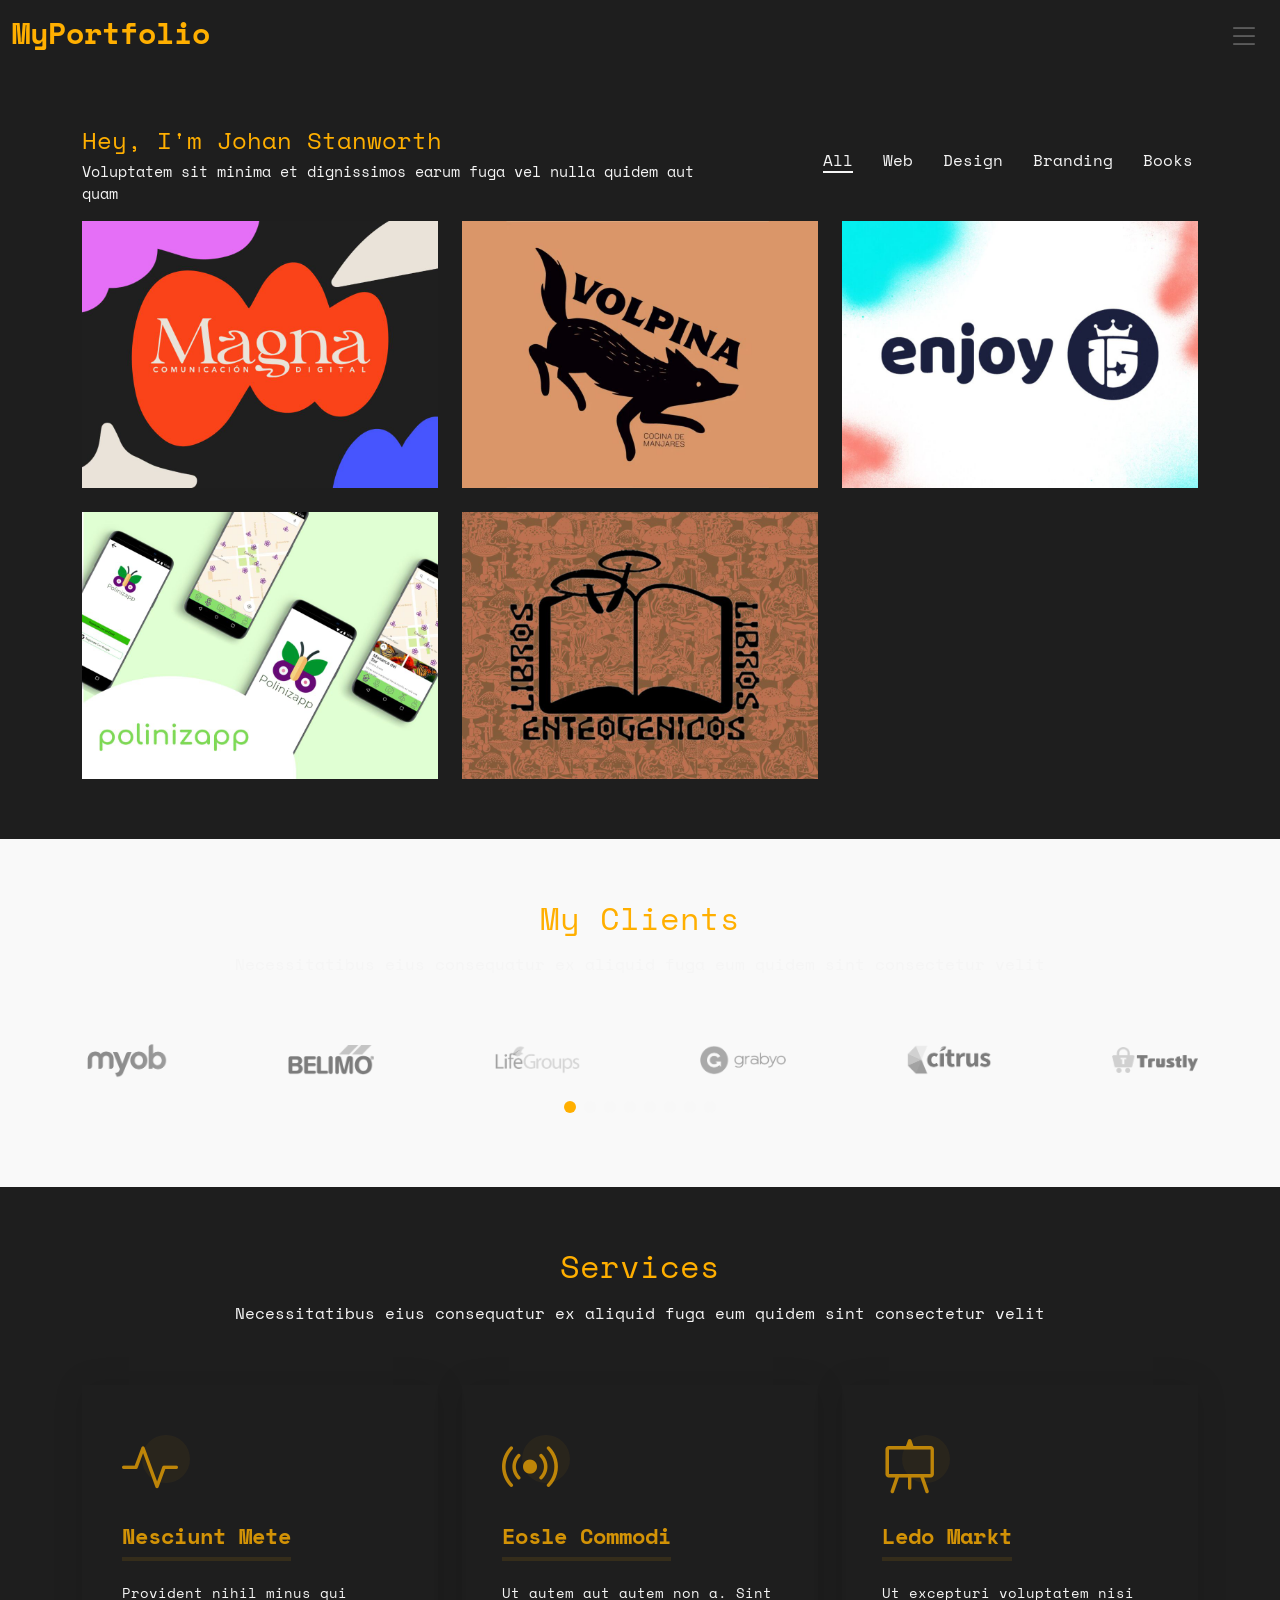
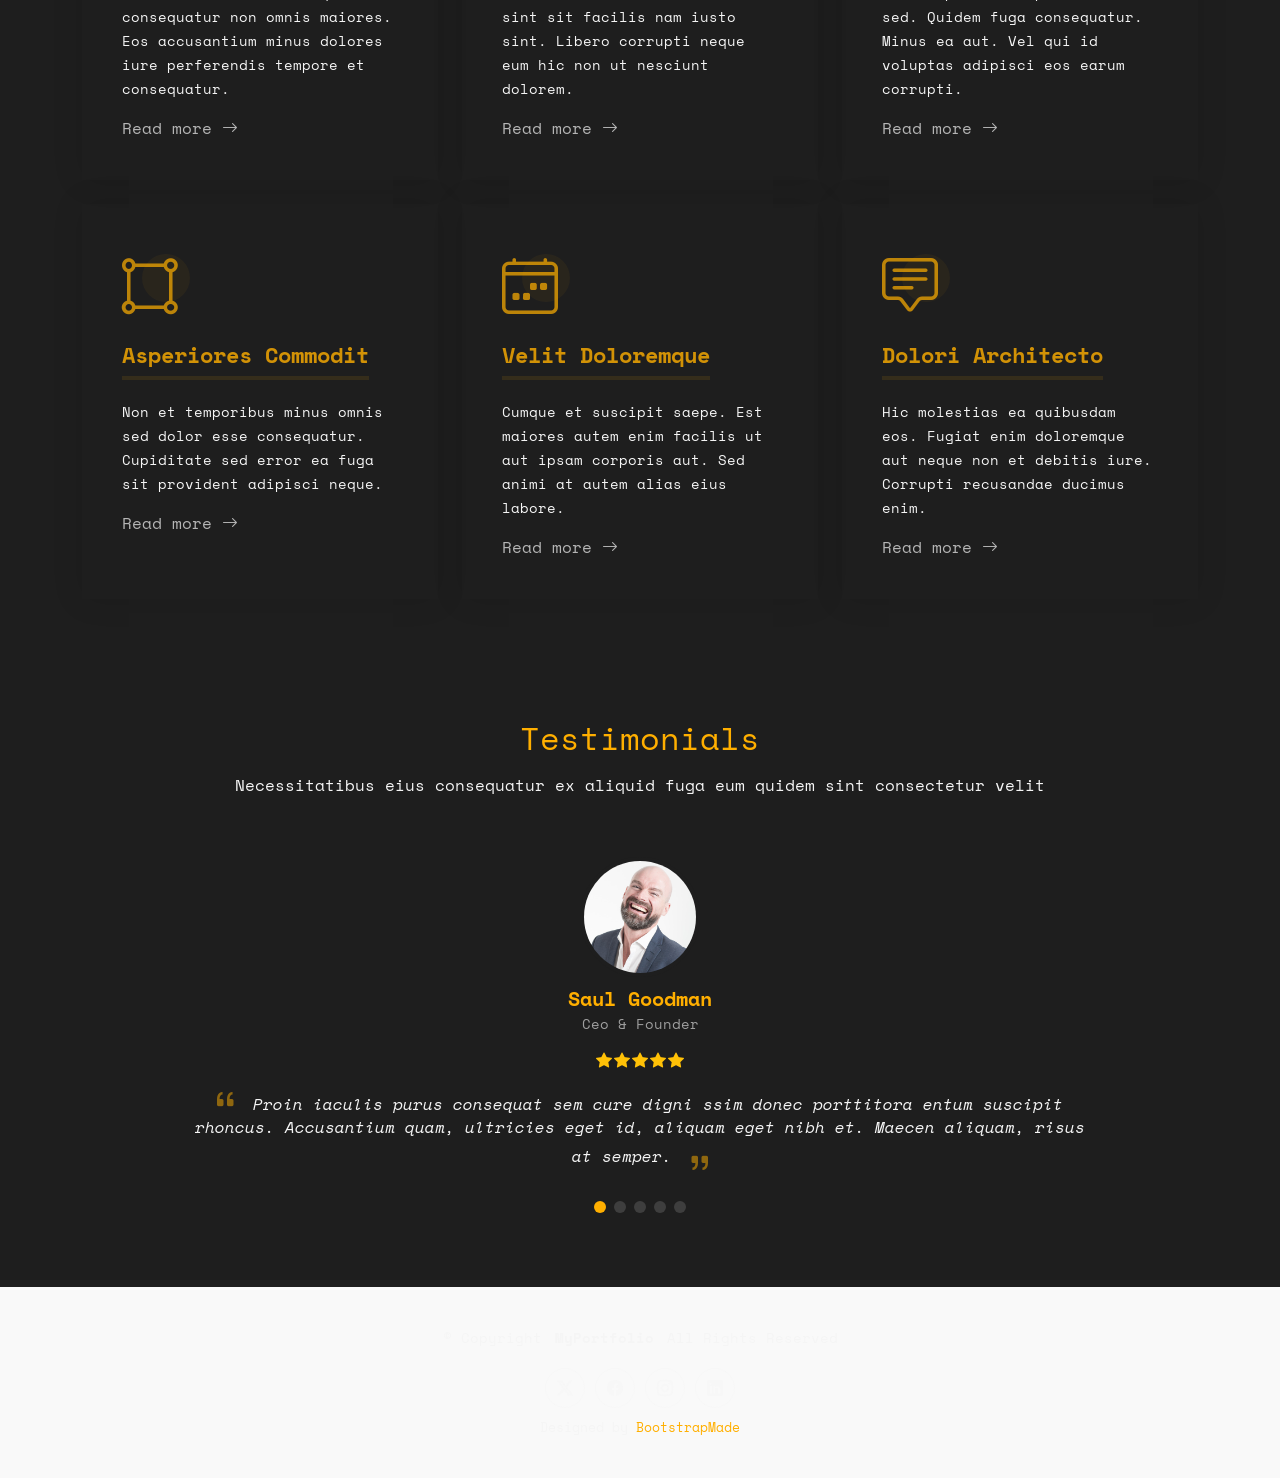
==== index.html @ b96ceffe "first commit" ====
<!DOCTYPE html>
<html lang="en">

<head>
  <meta charset="utf-8">
  <meta content="width=device-width, initial-scale=1.0" name="viewport">
  <title>Index - MyPortfolio Bootstrap Template</title>
  <meta name="description" content="">
  <meta name="keywords" content="">

  <!-- Favicons -->
  <link href="assets/img/favicon.png" rel="icon">
  <link href="assets/img/apple-touch-icon.png" rel="apple-touch-icon">

  <!-- Fonts -->
  <link rel="preconnect" href="https://fonts.googleapis.com">
  <link rel="preconnect" href="https://fonts.gstatic.com" crossorigin>
  <link href="https://fonts.googleapis.com/css2?family=Space+Mono:ital,wght@0,400;0,700;1,400;1,700&display=swap" rel="stylesheet">

  <!-- Vendor CSS Files -->
  <link href="assets/vendor/bootstrap/css/bootstrap.min.css" rel="stylesheet">
  <link href="assets/vendor/bootstrap-icons/bootstrap-icons.css" rel="stylesheet">
  <link href="assets/vendor/aos/aos.css" rel="stylesheet">
  <link href="assets/vendor/glightbox/css/glightbox.min.css" rel="stylesheet">
  <link href="assets/vendor/swiper/swiper-bundle.min.css" rel="stylesheet">

  <!-- Main CSS File -->
  <link href="assets/css/main.css" rel="stylesheet">

  <!-- =======================================================
  * Template Name: MyPortfolio
  * Template URL: https://bootstrapmade.com/myportfolio-bootstrap-portfolio-website-template/
  * Updated: Aug 08 2024 with Bootstrap v5.3.3
  * Author: BootstrapMade.com
  * License: https://bootstrapmade.com/license/
  ======================================================== -->
</head>

<body class="index-page">

  <header id="header" class="header d-flex align-items-center sticky-top">
    <div class="container-fluid  position-relative d-flex align-items-center justify-content-between">

      <a href="index.html" class="logo d-flex align-items-center">
        <!-- Uncomment the line below if you also wish to use an image logo -->
        <!-- <img src="assets/img/logo.png" alt=""> -->
        <h1 class="sitename">MyPortfolio</h1>
      </a>

      <nav id="navmenu" class="navmenu">
        <ul>
          <li><a href="index.html" class="active">Home</a></li>
          <li><a href="about.html">About</a></li>
          <li><a href="services.html">Services</a></li>
          <li><a href="portfolio.html">Portfolio</a></li>
          <li class="dropdown"><a href="#"><span>Dropdown</span> <i class="bi bi-chevron-down toggle-dropdown"></i></a>
            <ul>
              <li><a href="#">Dropdown 1</a></li>
              <li class="dropdown"><a href="#"><span>Deep Dropdown</span> <i class="bi bi-chevron-down toggle-dropdown"></i></a>
                <ul>
                  <li><a href="#">Deep Dropdown 1</a></li>
                  <li><a href="#">Deep Dropdown 2</a></li>
                  <li><a href="#">Deep Dropdown 3</a></li>
                  <li><a href="#">Deep Dropdown 4</a></li>
                  <li><a href="#">Deep Dropdown 5</a></li>
                </ul>
              </li>
              <li><a href="#">Dropdown 2</a></li>
              <li><a href="#">Dropdown 3</a></li>
              <li><a href="#">Dropdown 4</a></li>
            </ul>
          </li>
          <li><a href="contact.html">Contact</a></li>
        </ul>
        <i class="mobile-nav-toggle d-xl-none bi bi-list"></i>
      </nav>

    </div>
  </header>

  <main class="main">

    <!-- Portfolio Section -->
    <section id="portfolio" class="portfolio section">

      <div class="container">

        <div class="isotope-layout" data-default-filter="*" data-layout="masonry" data-sort="original-order">

          <div class="row align-items-center">
            <div class="col-lg-7 portfolio-info">
              <h3>Hey, I'm Johan Stanworth</h3>
              <p>Voluptatem sit minima et dignissimos earum fuga vel nulla quidem aut quam</p>
            </div>
            <div class="col-lg-5 text-center text-lg-end">
              <ul class="portfolio-filters isotope-filters" data-aos="fade-up" data-aos-delay="100">
                <li data-filter="*" class="filter-active">All</li>
                <li data-filter=".filter-web">Web</li>
                <li data-filter=".filter-product">Design</li>
                <li data-filter=".filter-branding">Branding</li>
                <li data-filter=".filter-books">Books</li>
              </ul><!-- End Portfolio Filters -->
            </div>
          </div>

          <div class="row gy-4 isotope-container" data-aos="fade-up" data-aos-delay="200" style="position: relative; height: 1344px;">

            <div class="col-lg-4 col-md-6 portfolio-item isotope-item filter-web" style="position: absolute; left: 0px; top: 0px;">
              <div class="portfolio-content h-100">
                <img src="assets/img/portfolio/app-1.jpg" class="img-fluid" alt="">
                <div class="portfolio-info">
                  <h4>Web Design</h4>
                  <p>Somos Magna</p>
                  <div>
                    <a href="assets/img/portfolio/app-1.jpg" title="App 1" data-gallery="portfolio-gallery-app" class="glightbox preview-link"><i class="bi bi-zoom-in"></i></a>
                    <a href="portfolio-details.html" title="More Details" class="details-link"><i class="bi bi-link-45deg"></i></a>
                  </div>
                </div>
              </div>
            </div><!-- End Portfolio Item -->

            <!-- <div class="col-lg-4 col-md-6 portfolio-item isotope-item filter-product" style="position: absolute; left: 440px; top: 0px;">
              <div class="portfolio-content h-100">
                <img src="assets/img/portfolio/product-1.jpg" class="img-fluid" alt="">
                <div class="portfolio-info">
                  <h4>Product 1</h4>
                  <p>Lorem ipsum</p>
                  <div>
                    <a href="assets/img/portfolio/product-1.jpg" title="Product 1" data-gallery="portfolio-gallery-product" class="glightbox preview-link"><i class="bi bi-zoom-in"></i></a>
                    <a href="portfolio-details.html" title="More Details" class="details-link"><i class="bi bi-link-45deg"></i></a>
                  </div>
                </div>
              </div>
            </div>End Portfolio Item -->

            <!-- <div class="col-lg-4 col-md-6 portfolio-item isotope-item filter-branding" style="position: absolute; left: 880px; top: 0px;">
              <div class="portfolio-content h-100">
                <img src="assets/img/portfolio/branding-1.jpg" class="img-fluid" alt="">
                <div class="portfolio-info">
                  <h4>Branding 1</h4>
                  <p>Lorem ipsum</p>
                  <div>
                    <a href="assets/img/portfolio/branding-1.jpg" title="Branding 1" data-gallery="portfolio-gallery-branding" class="glightbox preview-link"><i class="bi bi-zoom-in"></i></a>
                    <a href="portfolio-details.html" title="More Details" class="details-link"><i class="bi bi-link-45deg"></i></a>
                  </div>
                </div>
              </div>
            </div>End Portfolio Item -->

            <div class="col-lg-4 col-md-6 portfolio-item isotope-item filter-books" style="position: absolute; left: 0px; top: 336px;">
              <div class="portfolio-content h-100">
                <img src="assets/img/portfolio/books-1.jpg" class="img-fluid" alt="">
                <div class="portfolio-info">
                  <h4>Books 1</h4>
                  <p>Lorem ipsum</p>
                  <div>
                    <a href="assets/img/portfolio/books-1.jpg" title="Branding 1" data-gallery="portfolio-gallery-book" class="glightbox preview-link"><i class="bi bi-zoom-in"></i></a>
                    <a href="portfolio-details.html" title="More Details" class="details-link"><i class="bi bi-link-45deg"></i></a>
                  </div>
                </div>
              </div>
            </div><!-- End Portfolio Item -->

            <div class="col-lg-4 col-md-6 portfolio-item isotope-item filter-app" style="position: absolute; left: 440px; top: 336px;">
              <div class="portfolio-content h-100">
                <img src="assets/img/portfolio/app-2.jpg" class="img-fluid" alt="">
                <div class="portfolio-info">
                  <h4>App 2</h4>
                  <p>Lorem ipsum</p>
                  <div>
                    <a href="assets/img/portfolio/app-2.jpg" title="App 2" data-gallery="portfolio-gallery-app" class="glightbox preview-link"><i class="bi bi-zoom-in"></i></a>
                    <a href="portfolio-details.html" title="More Details" class="details-link"><i class="bi bi-link-45deg"></i></a>
                  </div>
                </div>
              </div>
            </div><!-- End Portfolio Item -->

            <!-- <div class="col-lg-4 col-md-6 portfolio-item isotope-item filter-product" style="position: absolute; left: 880px; top: 336px;">
              <div class="portfolio-content h-100">
                <img src="assets/img/portfolio/product-2.jpg" class="img-fluid" alt="">
                <div class="portfolio-info">
                  <h4>Product 2</h4>
                  <p>Lorem ipsum</p>
                  <div>
                    <a href="assets/img/portfolio/product-2.jpg" title="Product 2" data-gallery="portfolio-gallery-product" class="glightbox preview-link"><i class="bi bi-zoom-in"></i></a>
                    <a href="portfolio-details.html" title="More Details" class="details-link"><i class="bi bi-link-45deg"></i></a>
                  </div>
                </div>
              </div>
            </div>End Portfolio Item -->

            <!-- <div class="col-lg-4 col-md-6 portfolio-item isotope-item filter-branding" style="position: absolute; left: 0px; top: 672px;">
              <div class="portfolio-content h-100">
                <img src="assets/img/portfolio/branding-2.jpg" class="img-fluid" alt="">
                <div class="portfolio-info">
                  <h4>Branding 2</h4>
                  <p>Lorem ipsum</p>
                  <div>
                    <a href="assets/img/portfolio/branding-2.jpg" title="Branding 2" data-gallery="portfolio-gallery-branding" class="glightbox preview-link"><i class="bi bi-zoom-in"></i></a>
                    <a href="portfolio-details.html" title="More Details" class="details-link"><i class="bi bi-link-45deg"></i></a>
                  </div>
                </div>
              </div>
            </div>End Portfolio Item -->

            <div class="col-lg-4 col-md-6 portfolio-item isotope-item filter-books" style="position: absolute; left: 440px; top: 672px;">
              <div class="portfolio-content h-100">
                <img src="assets/img/portfolio/books-2.jpg" class="img-fluid" alt="">
                <div class="portfolio-info">
                  <h4>Books 2</h4>
                  <p>Lorem ipsum</p>
                  <div>
                    <a href="assets/img/portfolio/books-2.jpg" title="Branding 2" data-gallery="portfolio-gallery-book" class="glightbox preview-link"><i class="bi bi-zoom-in"></i></a>
                    <a href="portfolio-details.html" title="More Details" class="details-link"><i class="bi bi-link-45deg"></i></a>
                  </div>
                </div>
              </div>
            </div><!-- End Portfolio Item -->

            <div class="col-lg-4 col-md-6 portfolio-item isotope-item filter-app" style="position: absolute; left: 880px; top: 672px;">
              <div class="portfolio-content h-100">
                <img src="assets/img/portfolio/app-3.jpg" class="img-fluid" alt="">
                <div class="portfolio-info">
                  <h4>App 3</h4>
                  <p>Lorem ipsum</p>
                  <div>
                    <a href="assets/img/portfolio/app-3.jpg" title="App 3" data-gallery="portfolio-gallery-app" class="glightbox preview-link"><i class="bi bi-zoom-in"></i></a>
                    <a href="portfolio-details.html" title="More Details" class="details-link"><i class="bi bi-link-45deg"></i></a>
                  </div>
                </div>
              </div>
            </div><!-- End Portfolio Item -->

            <!-- <div class="col-lg-4 col-md-6 portfolio-item isotope-item filter-product" style="position: absolute; left: 0px; top: 1008px;">
              <div class="portfolio-content h-100">
                <img src="assets/img/portfolio/product-3.jpg" class="img-fluid" alt="">
                <div class="portfolio-info">
                  <h4>Product 3</h4>
                  <p>Lorem ipsum</p>
                  <div>
                    <a href="assets/img/portfolio/product-3.jpg" title="Product 3" data-gallery="portfolio-gallery-product" class="glightbox preview-link"><i class="bi bi-zoom-in"></i></a>
                    <a href="portfolio-details.html" title="More Details" class="details-link"><i class="bi bi-link-45deg"></i></a>
                  </div>
                </div>
              </div>
            </div>End Portfolio Item -->

            <!-- <div class="col-lg-4 col-md-6 portfolio-item isotope-item filter-branding" style="position: absolute; left: 440px; top: 1008px;">
              <div class="portfolio-content h-100">
                <img src="assets/img/portfolio/branding-3.jpg" class="img-fluid" alt="">
                <div class="portfolio-info">
                  <h4>Branding 3</h4>
                  <p>Lorem ipsum</p>
                  <div>
                    <a href="assets/img/portfolio/branding-3.jpg" title="Branding 2" data-gallery="portfolio-gallery-branding" class="glightbox preview-link"><i class="bi bi-zoom-in"></i></a>
                    <a href="portfolio-details.html" title="More Details" class="details-link"><i class="bi bi-link-45deg"></i></a>
                  </div>
                </div>
              </div>
            </div>End Portfolio Item -->

            <!-- <div class="col-lg-4 col-md-6 portfolio-item isotope-item filter-books" style="position: absolute; left: 880px; top: 1008px;">
              <div class="portfolio-content h-100">
                <img src="assets/img/portfolio/books-3.jpg" class="img-fluid" alt="">
                <div class="portfolio-info">
                  <h4>Books 3</h4>
                  <p>Lorem ipsum</p>
                  <div>
                    <a href="assets/img/portfolio/books-3.jpg" title="Branding 3" data-gallery="portfolio-gallery-book" class="glightbox preview-link"><i class="bi bi-zoom-in"></i></a>
                    <a href="portfolio-details.html" title="More Details" class="details-link"><i class="bi bi-link-45deg"></i></a>
                  </div>
                </div>
              </div>
            </div>End Portfolio Item -->

          </div><!-- End Portfolio Container -->

        </div>

      </div>

    </section><!-- /Portfolio Section -->

    <!-- Clients Section -->
    <section id="clients" class="clients section light-background">

      <!-- Section Title -->
      <div class="container section-title" data-aos="fade-up">
        <h2>My Clients</h2>
        <p>Necessitatibus eius consequatur ex aliquid fuga eum quidem sint consectetur velit</p>
      </div><!-- End Section Title -->

      <div class="container" data-aos="fade-up" data-aos-delay="100">

        <div class="swiper init-swiper">
          <script type="application/json" class="swiper-config">
            {
              "loop": true,
              "speed": 600,
              "autoplay": {
                "delay": 5000
              },
              "slidesPerView": "auto",
              "pagination": {
                "el": ".swiper-pagination",
                "type": "bullets",
                "clickable": true
              },
              "breakpoints": {
                "320": {
                  "slidesPerView": 2,
                  "spaceBetween": 40
                },
                "480": {
                  "slidesPerView": 3,
                  "spaceBetween": 60
                },
                "640": {
                  "slidesPerView": 4,
                  "spaceBetween": 80
                },
                "992": {
                  "slidesPerView": 6,
                  "spaceBetween": 120
                }
              }
            }
          </script>
          <div class="swiper-wrapper align-items-center">
            <div class="swiper-slide"><img src="assets/img/clients/client-1.png" class="img-fluid" alt=""></div>
            <div class="swiper-slide"><img src="assets/img/clients/client-2.png" class="img-fluid" alt=""></div>
            <div class="swiper-slide"><img src="assets/img/clients/client-3.png" class="img-fluid" alt=""></div>
            <div class="swiper-slide"><img src="assets/img/clients/client-4.png" class="img-fluid" alt=""></div>
            <div class="swiper-slide"><img src="assets/img/clients/client-5.png" class="img-fluid" alt=""></div>
            <div class="swiper-slide"><img src="assets/img/clients/client-6.png" class="img-fluid" alt=""></div>
            <div class="swiper-slide"><img src="assets/img/clients/client-7.png" class="img-fluid" alt=""></div>
            <div class="swiper-slide"><img src="assets/img/clients/client-8.png" class="img-fluid" alt=""></div>
          </div>
          <div class="swiper-pagination"></div>
        </div>

      </div>

    </section><!-- /Clients Section -->

    <!-- Services Section -->
    <section id="services" class="services section">

      <!-- Section Title -->
      <div class="container section-title" data-aos="fade-up">
        <h2>Services</h2>
        <p>Necessitatibus eius consequatur ex aliquid fuga eum quidem sint consectetur velit</p>
      </div><!-- End Section Title -->

      <div class="container">

        <div class="row gy-4">

          <div class="col-lg-4 col-md-6" data-aos="fade-up" data-aos-delay="100">
            <div class="service-item  position-relative">
              <div class="icon">
                <i class="bi bi-activity"></i>
              </div>
              <h3>Nesciunt Mete</h3>
              <p>Provident nihil minus qui consequatur non omnis maiores. Eos accusantium minus dolores iure perferendis tempore et consequatur.</p>
              <a href="service-details.html" class="readmore stretched-link">Read more <i class="bi bi-arrow-right"></i></a>
            </div>
          </div><!-- End Service Item -->

          <div class="col-lg-4 col-md-6" data-aos="fade-up" data-aos-delay="200">
            <div class="service-item position-relative">
              <div class="icon">
                <i class="bi bi-broadcast"></i>
              </div>
              <h3>Eosle Commodi</h3>
              <p>Ut autem aut autem non a. Sint sint sit facilis nam iusto sint. Libero corrupti neque eum hic non ut nesciunt dolorem.</p>
              <a href="service-details.html" class="readmore stretched-link">Read more <i class="bi bi-arrow-right"></i></a>
            </div>
          </div><!-- End Service Item -->

          <div class="col-lg-4 col-md-6" data-aos="fade-up" data-aos-delay="300">
            <div class="service-item position-relative">
              <div class="icon">
                <i class="bi bi-easel"></i>
              </div>
              <h3>Ledo Markt</h3>
              <p>Ut excepturi voluptatem nisi sed. Quidem fuga consequatur. Minus ea aut. Vel qui id voluptas adipisci eos earum corrupti.</p>
              <a href="service-details.html" class="readmore stretched-link">Read more <i class="bi bi-arrow-right"></i></a>
            </div>
          </div><!-- End Service Item -->

          <div class="col-lg-4 col-md-6" data-aos="fade-up" data-aos-delay="400">
            <div class="service-item position-relative">
              <div class="icon">
                <i class="bi bi-bounding-box-circles"></i>
              </div>
              <h3>Asperiores Commodit</h3>
              <p>Non et temporibus minus omnis sed dolor esse consequatur. Cupiditate sed error ea fuga sit provident adipisci neque.</p>
              <a href="service-details.html" class="readmore stretched-link">Read more <i class="bi bi-arrow-right"></i></a>
            </div>
          </div><!-- End Service Item -->

          <div class="col-lg-4 col-md-6" data-aos="fade-up" data-aos-delay="500">
            <div class="service-item position-relative">
              <div class="icon">
                <i class="bi bi-calendar4-week"></i>
              </div>
              <h3>Velit Doloremque</h3>
              <p>Cumque et suscipit saepe. Est maiores autem enim facilis ut aut ipsam corporis aut. Sed animi at autem alias eius labore.</p>
              <a href="service-details.html" class="readmore stretched-link">Read more <i class="bi bi-arrow-right"></i></a>
            </div>
          </div><!-- End Service Item -->

          <div class="col-lg-4 col-md-6" data-aos="fade-up" data-aos-delay="600">
            <div class="service-item position-relative">
              <div class="icon">
                <i class="bi bi-chat-square-text"></i>
              </div>
              <h3>Dolori Architecto</h3>
              <p>Hic molestias ea quibusdam eos. Fugiat enim doloremque aut neque non et debitis iure. Corrupti recusandae ducimus enim.</p>
              <a href="service-details.html" class="readmore stretched-link">Read more <i class="bi bi-arrow-right"></i></a>
            </div>
          </div><!-- End Service Item -->

        </div>

      </div>

    </section><!-- /Services Section -->

    <!-- Testimonials Section -->
    <section id="testimonials" class="testimonials section">

      <!-- Section Title -->
      <div class="container section-title" data-aos="fade-up">
        <h2>Testimonials</h2>
        <p>Necessitatibus eius consequatur ex aliquid fuga eum quidem sint consectetur velit</p>
      </div><!-- End Section Title -->

      <div class="container" data-aos="fade-up" data-aos-delay="100">

        <div class="swiper init-swiper">
          <script type="application/json" class="swiper-config">
            {
              "loop": true,
              "speed": 600,
              "autoplay": {
                "delay": 5000
              },
              "slidesPerView": "auto",
              "pagination": {
                "el": ".swiper-pagination",
                "type": "bullets",
                "clickable": true
              }
            }
          </script>
          <div class="swiper-wrapper">

            <div class="swiper-slide">
              <div class="testimonial-item">
                <img src="assets/img/testimonials/testimonials-1.jpg" class="testimonial-img" alt="">
                <h3>Saul Goodman</h3>
                <h4>Ceo &amp; Founder</h4>
                <div class="stars">
                  <i class="bi bi-star-fill"></i><i class="bi bi-star-fill"></i><i class="bi bi-star-fill"></i><i class="bi bi-star-fill"></i><i class="bi bi-star-fill"></i>
                </div>
                <p>
                  <i class="bi bi-quote quote-icon-left"></i>
                  <span>Proin iaculis purus consequat sem cure digni ssim donec porttitora entum suscipit rhoncus. Accusantium quam, ultricies eget id, aliquam eget nibh et. Maecen aliquam, risus at semper.</span>
                  <i class="bi bi-quote quote-icon-right"></i>
                </p>
              </div>
            </div><!-- End testimonial item -->

            <div class="swiper-slide">
              <div class="testimonial-item">
                <img src="assets/img/testimonials/testimonials-2.jpg" class="testimonial-img" alt="">
                <h3>Sara Wilsson</h3>
                <h4>Designer</h4>
                <div class="stars">
                  <i class="bi bi-star-fill"></i><i class="bi bi-star-fill"></i><i class="bi bi-star-fill"></i><i class="bi bi-star-fill"></i><i class="bi bi-star-fill"></i>
                </div>
                <p>
                  <i class="bi bi-quote quote-icon-left"></i>
                  <span>Export tempor illum tamen malis malis eram quae irure esse labore quem cillum quid cillum eram malis quorum velit fore eram velit sunt aliqua noster fugiat irure amet legam anim culpa.</span>
                  <i class="bi bi-quote quote-icon-right"></i>
                </p>
              </div>
            </div><!-- End testimonial item -->

            <div class="swiper-slide">
              <div class="testimonial-item">
                <img src="assets/img/testimonials/testimonials-3.jpg" class="testimonial-img" alt="">
                <h3>Jena Karlis</h3>
                <h4>Store Owner</h4>
                <div class="stars">
                  <i class="bi bi-star-fill"></i><i class="bi bi-star-fill"></i><i class="bi bi-star-fill"></i><i class="bi bi-star-fill"></i><i class="bi bi-star-fill"></i>
                </div>
                <p>
                  <i class="bi bi-quote quote-icon-left"></i>
                  <span>Enim nisi quem export duis labore cillum quae magna enim sint quorum nulla quem veniam duis minim tempor labore quem eram duis noster aute amet eram fore quis sint minim.</span>
                  <i class="bi bi-quote quote-icon-right"></i>
                </p>
              </div>
            </div><!-- End testimonial item -->

            <div class="swiper-slide">
              <div class="testimonial-item">
                <img src="assets/img/testimonials/testimonials-4.jpg" class="testimonial-img" alt="">
                <h3>Matt Brandon</h3>
                <h4>Freelancer</h4>
                <div class="stars">
                  <i class="bi bi-star-fill"></i><i class="bi bi-star-fill"></i><i class="bi bi-star-fill"></i><i class="bi bi-star-fill"></i><i class="bi bi-star-fill"></i>
                </div>
                <p>
                  <i class="bi bi-quote quote-icon-left"></i>
                  <span>Fugiat enim eram quae cillum dolore dolor amet nulla culpa multos export minim fugiat minim velit minim dolor enim duis veniam ipsum anim magna sunt elit fore quem dolore labore illum veniam.</span>
                  <i class="bi bi-quote quote-icon-right"></i>
                </p>
              </div>
            </div><!-- End testimonial item -->

            <div class="swiper-slide">
              <div class="testimonial-item">
                <img src="assets/img/testimonials/testimonials-5.jpg" class="testimonial-img" alt="">
                <h3>John Larson</h3>
                <h4>Entrepreneur</h4>
                <div class="stars">
                  <i class="bi bi-star-fill"></i><i class="bi bi-star-fill"></i><i class="bi bi-star-fill"></i><i class="bi bi-star-fill"></i><i class="bi bi-star-fill"></i>
                </div>
                <p>
                  <i class="bi bi-quote quote-icon-left"></i>
                  <span>Quis quorum aliqua sint quem legam fore sunt eram irure aliqua veniam tempor noster veniam enim culpa labore duis sunt culpa nulla illum cillum fugiat legam esse veniam culpa fore nisi cillum quid.</span>
                  <i class="bi bi-quote quote-icon-right"></i>
                </p>
              </div>
            </div><!-- End testimonial item -->

          </div>
          <div class="swiper-pagination"></div>
        </div>

      </div>

    </section><!-- /Testimonials Section -->

  </main>

  <footer id="footer" class="footer light-background">

    <div class="container">
      <div class="copyright text-center ">
        <p>© <span>Copyright</span> <strong class="px-1 sitename">MyPortfolio</strong> <span>All Rights Reserved</span></p>
      </div>
      <div class="social-links d-flex justify-content-center">
        <a href=""><i class="bi bi-twitter-x"></i></a>
        <a href=""><i class="bi bi-facebook"></i></a>
        <a href=""><i class="bi bi-instagram"></i></a>
        <a href=""><i class="bi bi-linkedin"></i></a>
      </div>
      <div class="credits">
        <!-- All the links in the footer should remain intact. -->
        <!-- You can delete the links only if you've purchased the pro version. -->
        <!-- Licensing information: https://bootstrapmade.com/license/ -->
        <!-- Purchase the pro version with working PHP/AJAX contact form: [buy-url] -->
        Designed by <a href="https://bootstrapmade.com/">BootstrapMade</a>
      </div>
    </div>

  </footer>

  <!-- Scroll Top -->
  <a href="#" id="scroll-top" class="scroll-top d-flex align-items-center justify-content-center"><i class="bi bi-arrow-up-short"></i></a>

  <!-- Preloader -->
  <div id="preloader"></div>

  <!-- Vendor JS Files -->
  <script src="assets/vendor/bootstrap/js/bootstrap.bundle.min.js"></script>
  <script src="assets/vendor/php-email-form/validate.js"></script>
  <script src="assets/vendor/aos/aos.js"></script>
  <script src="assets/vendor/glightbox/js/glightbox.min.js"></script>
  <script src="assets/vendor/imagesloaded/imagesloaded.pkgd.min.js"></script>
  <script src="assets/vendor/isotope-layout/isotope.pkgd.min.js"></script>
  <script src="assets/vendor/swiper/swiper-bundle.min.js"></script>

  <!-- Main JS File -->
  <script src="assets/js/main.js"></script>

</body>

</html>
---- assets/css/main.css ----
/**
* Template Name: MyPortfolio
* Template URL: https://bootstrapmade.com/myportfolio-bootstrap-portfolio-website-template/
* Updated: Aug 08 2024 with Bootstrap v5.3.3
* Author: BootstrapMade.com
* License: https://bootstrapmade.com/license/
*/

/*--------------------------------------------------------------
# Font & Color Variables
# Help: https://bootstrapmade.com/color-system/
--------------------------------------------------------------*/
/* Fonts */
:root {
  --default-font: "Space Mono",  system-ui, -apple-system, "Segoe UI", Roboto, "Helvetica Neue", Arial, "Noto Sans", "Liberation Sans", sans-serif, "Apple Color Emoji", "Segoe UI Emoji", "Segoe UI Symbol", "Noto Color Emoji";
  --heading-font :"Space Mono", monospace;
  --nav-font: "Space Mono", monospace;
}

/* Global Colors - The following color variables are used throughout the website. Updating them here will change the color scheme of the entire website */
:root { 
  --background-color: #1e1e1e; /* Background color for the entire website, including individual sections */
  --default-color: #f5f5f5; /* Default color used for the majority of the text content across the entire website */
  --heading-color: #FFAF00; /* Color for headings, subheadings and title throughout the website */
  --accent-color: #FFAF00; /* Accent color that represents your brand on the website. It's used for buttons, links, and other elements that need to stand out */
  --surface-color: background-image: url('back.jpg'); /* The surface color is used as a background of boxed elements within sections, such as cards, icon boxes, or other elements that require a visual separation from the global background. */
  --contrast-color: #FFAF00; /* Contrast color for text, ensuring readability against backgrounds of accent, heading, or default colors. */
}

/* Nav Menu Colors - The following color variables are used specifically for the navigation menu. They are separate from the global colors to allow for more customization options */
:root {
  --nav-color: #5b5b5b;  /* The default color of the main navmenu links */
  --nav-hover-color: #000000; /* Applied to main navmenu links when they are hovered over or active */
  --nav-mobile-background-color: #f5f5f5; /* Used as the background color for mobile navigation menu */
  --nav-dropdown-background-color: #ffffff; /* Used as the background color for dropdown items that appear when hovering over primary navigation items */
  --nav-dropdown-color: #5b5b5b; /* Used for navigation links of the dropdown items in the navigation menu. */
  --nav-dropdown-hover-color: #000000; /* Similar to --nav-hover-color, this color is applied to dropdown navigation links when they are hovered over. */
}

/* Color Presets - These classes override global colors when applied to any section or element, providing reuse of the sam color scheme. */

.light-background {
  --background-color: #f9f9f9;
  --surface-color: #ffffff;
}

.dark-background {
  --background-color: #060606;
  --default-color: #ffffff;
  --heading-color: #ffffff;
  --surface-color: #252525;
  --contrast-color: #ffffff;
}

/* Smooth scroll */
:root {
  scroll-behavior: smooth;
}

/*--------------------------------------------------------------
# General Styling & Shared Classes
--------------------------------------------------------------*/
body {
  color: var(--default-color);
  background-color: var(--background-color);
  font-family: var(--default-font);
}

a {
  color: var(--accent-color);
  text-decoration: none;
  transition: 0.3s;
}

a:hover {
  color: color-mix(in srgb, var(--accent-color), transparent 25%);
  text-decoration: none;
}

h1,
h2,
h3,
h4,
h5,
h6 {
  color: var(--heading-color);
  font-family: var(--heading-font);
}

/* PHP Email Form Messages
------------------------------*/
.php-email-form .error-message {
  display: none;
  background: #df1529;
  color: #ffffff;
  text-align: left;
  padding: 15px;
  margin-bottom: 24px;
  font-weight: 400;
}

.php-email-form .sent-message {
  display: none;
  color: #ffffff;
  background: #059652;
  text-align: center;
  padding: 15px;
  margin-bottom: 24px;
  font-weight: 400;
}

.php-email-form .loading {
  display: none;
  background: var(--surface-color);
  text-align: center;
  padding: 15px;
  margin-bottom: 24px;
}

.php-email-form .loading:before {
  content: "";
  display: inline-block;
  border-radius: 50%;
  width: 24px;
  height: 24px;
  margin: 0 10px -6px 0;
  border: 3px solid var(--accent-color);
  border-top-color: var(--surface-color);
  animation: php-email-form-loading 1s linear infinite;
}

@keyframes php-email-form-loading {
  0% {
    transform: rotate(0deg);
  }

  100% {
    transform: rotate(360deg);
  }
}

/*--------------------------------------------------------------
# Global Header
--------------------------------------------------------------*/
.header {
  color: var(--default-color);
  background-color: var(--background-color);
  padding: 15px 0;
  transition: all 0.5s;
  z-index: 997;
}

.header .logo {
  line-height: 1;
}

.header .logo img {
  max-height: 32px;
  margin-right: 8px;
}

.header .logo h1 {
  font-size: 30px;
  margin: 0;
  font-weight: 700;
  color: var(--heading-color);
}

/*--------------------------------------------------------------
# Navigation Menu
--------------------------------------------------------------*/
/* Navmenu */
.mobile-nav-toggle {
  color: var(--nav-color);
  position: fixed;
  top: 20px;
  right: 20px;
  font-size: 32px;
  line-height: 0;
  cursor: pointer;
  display: block !important;
  z-index: 998;
  transition: 0.3s;
}

.mobile-nav-toggle:hover {
  color: var(--nav-hover-color);
}

.navmenu {
  position: fixed;
  top: 0;
  bottom: 0;
  right: -300px;
  z-index: 997;
  transition: 0.3s;
  width: 300px;
  overflow: hidden;
}

.navmenu ul {
  display: block;
  list-style: none;
  padding: 10px 0;
  margin: 0;
  overflow-y: auto;
  transition: 0.3s;
  z-index: 998;
}

.navmenu a,
.navmenu a:focus {
  color: var(--nav-dropdown-color);
  padding: 10px 20px;
  font-family: var(--nav-font);
  font-size: 17px;
  font-weight: 400;
  display: flex;
  align-items: center;
  justify-content: space-between;
  white-space: nowrap;
  transition: 0.3s;
}

.navmenu a i,
.navmenu a:focus i {
  font-size: 12px;
  line-height: 0;
  margin-left: 5px;
  width: 30px;
  height: 30px;
  display: flex;
  align-items: center;
  justify-content: center;
  border-radius: 50%;
  transition: 0.3s;
  background-color: color-mix(in srgb, var(--accent-color), transparent 90%);
}

.navmenu a i:hover,
.navmenu a:focus i:hover {
  background-color: var(--accent-color);
  color: var(--contrast-color);
}

.navmenu a:hover,
.navmenu .active,
.navmenu .active:focus {
  color: var(--nav-dropdown-hover-color);
}

.navmenu .active i,
.navmenu .active:focus i {
  background-color: var(--accent-color);
  color: var(--contrast-color);
  transform: rotate(180deg);
}

.navmenu .dropdown ul {
  position: static;
  display: none;
  z-index: 99;
  padding: 10px 0;
  margin: 10px 20px;
  box-shadow: none;
  transition: all 0.5s ease-in-out;
}

.navmenu .dropdown>.dropdown-active {
  display: block;
  background-color: var(--nav-dropdown-background-color);
  border: 1px solid color-mix(in srgb, var(--nav-dropdown-color), transparent 90%);
}

.mobile-nav-active {
  overflow: hidden;
}

.mobile-nav-active .mobile-nav-toggle {
  right: 310px;
  background-color: var(--surface-color);
  border-radius: 50%;
  border: 1px solid color-mix(in srgb, var(--default-color), transparent 80%);
}

.mobile-nav-active .navmenu {
  position: fixed;
  overflow: hidden;
  top: 0;
  bottom: 0;
  right: 0;
  background-color: var(--nav-mobile-background-color);
  transition: 0.3s;
}

/*--------------------------------------------------------------
# Global Footer
--------------------------------------------------------------*/
.footer {
  color: var(--default-color);
  background-color: var(--background-color);
  font-size: 14px;
  padding: 40px 0;
  position: relative;
}

.footer .copyright p {
  margin-bottom: 0;
}

.footer .social-links {
  margin-top: 20px;
}

.footer .social-links a {
  display: flex;
  align-items: center;
  justify-content: center;
  width: 40px;
  height: 40px;
  border-radius: 50%;
  border: 1px solid color-mix(in srgb, var(--default-color), transparent 50%);
  font-size: 16px;
  color: color-mix(in srgb, var(--default-color), transparent 50%);
  margin: 0 5px;
  transition: 0.3s;
}

.footer .social-links a:hover {
  color: var(--accent-color);
  border-color: var(--accent-color);
}

.footer .credits {
  margin-top: 10px;
  font-size: 13px;
  text-align: center;
}

/*--------------------------------------------------------------
# Preloader
--------------------------------------------------------------*/
#preloader {
  position: fixed;
  inset: 0;
  z-index: 9999;
  overflow: hidden;
  background-color: var(--background-color);
  transition: all 0.6s ease-out;
}

#preloader:before {
  content: "";
  position: fixed;
  top: calc(50% - 30px);
  left: calc(50% - 30px);
  border: 6px solid var(--accent-color);
  border-top-color: color-mix(in srgb, var(--accent-color), transparent 90%);
  border-radius: 50%;
  width: 60px;
  height: 60px;
  animation: animate-preloader 1s linear infinite;
}

@keyframes animate-preloader {
  0% {
    transform: rotate(0deg);
  }

  100% {
    transform: rotate(360deg);
  }
}

/*--------------------------------------------------------------
# Scroll Top Button
--------------------------------------------------------------*/
.scroll-top {
  position: fixed;
  visibility: hidden;
  opacity: 0;
  right: 15px;
  bottom: -15px;
  z-index: 99999;
  background-color: var(--accent-color);
  width: 44px;
  height: 44px;
  border-radius: 50px;
  transition: all 0.4s;
}

.scroll-top i {
  font-size: 24px;
  color: var(--contrast-color);
  line-height: 0;
}

.scroll-top:hover {
  background-color: color-mix(in srgb, var(--accent-color), transparent 20%);
  color: var(--contrast-color);
}

.scroll-top.active {
  visibility: visible;
  opacity: 1;
  bottom: 15px;
}

/*--------------------------------------------------------------
# Disable aos animation delay on mobile devices
--------------------------------------------------------------*/
@media screen and (max-width: 768px) {
  [data-aos-delay] {
    transition-delay: 0 !important;
  }
}

/*--------------------------------------------------------------
# Global Page Titles & Breadcrumbs
--------------------------------------------------------------*/
.page-title {
  color: var(--default-color);
  background-color: var(--background-color);
  padding: 120px 0;
  text-align: center;
  position: relative;
}

.page-title h1 {
  font-size: 42px;
  font-weight: 700;
  margin-bottom: 10px;
}

.page-title .breadcrumbs ol {
  display: flex;
  flex-wrap: wrap;
  list-style: none;
  justify-content: center;
  padding: 0;
  margin: 0;
  font-size: 16px;
  font-weight: 400;
}

.page-title .breadcrumbs ol li+li {
  padding-left: 10px;
}

.page-title .breadcrumbs ol li+li::before {
  content: "/";
  display: inline-block;
  padding-right: 10px;
  color: color-mix(in srgb, var(--default-color), transparent 70%);
}

/*--------------------------------------------------------------
# Global Sections
--------------------------------------------------------------*/
section,
.section {
  color: var(--default-color);
  background-color: var(--background-color);
  padding: 60px 0;
  scroll-margin-top: 90px;
  overflow: clip;
}

@media (max-width: 1199px) {

  section,
  .section {
    scroll-margin-top: 66px;
  }
}

/*--------------------------------------------------------------
# Global Section Titles
--------------------------------------------------------------*/
.section-title {
  text-align: center;
  padding-bottom: 60px;
  position: relative;
}

.section-title h2 {
  font-size: 32px;
  font-weight: 400;
  margin-bottom: 15px;
}

.section-title p {
  margin-bottom: 0;
}

/*--------------------------------------------------------------
# Portfolio Section
--------------------------------------------------------------*/
.portfolio .portfolio-info h3 {
  font-size: 24px;
  margin-bottom: 5px;
}

.portfolio .portfolio-info p {
  font-size: 15px;
}

.portfolio .portfolio-filters {
  padding: 0;
  margin: 0 auto 20px auto;
  list-style: none;
}

.portfolio .portfolio-filters li {
  cursor: pointer;
  display: inline-block;
  padding: 0;
  font-size: 16px;
  font-weight: 400;
  margin: 0 10px;
  line-height: 1;
  margin-bottom: 5px;
  transition: all 0.3s ease-in-out;
}

.portfolio .portfolio-filters li:hover,
.portfolio .portfolio-filters li.filter-active {
  border-bottom: 2px solid var(--default-color);
  padding-bottom: 3px;
}

.portfolio .portfolio-filters li:first-child {
  margin-left: 0;
}

.portfolio .portfolio-filters li:last-child {
  margin-right: 5px;
}

@media (max-width: 575px) {
  .portfolio .portfolio-filters li {
    font-size: 14px;
    margin: 0 5px;
  }
}

.portfolio .portfolio-content {
  position: relative;
  overflow: hidden;
}

.portfolio .portfolio-content img {
  transition: 0.3s;
}

.portfolio .portfolio-content .portfolio-info {
  opacity: 0;
  position: absolute;
  inset: 0;
  z-index: 3;
  transition: all ease-in-out 0.3s;
  background: rgba(0, 0, 0, 0.6);
  padding: 15px;
  display: flex;
  align-items: center;
  justify-content: center;
  flex-direction: column;
}

.portfolio .portfolio-content .portfolio-info h4 {
  font-size: 18px;
  mask-border: 0;
  font-weight: 400;
  color: #ffffff;
  display: inline-block;
}

.portfolio .portfolio-content .portfolio-info p {
  text-align: center;
  display: inline-block;
  font-size: 14px;
  font-weight: 400;
  color: rgba(255, 255, 255, 0.8);
}

.portfolio .portfolio-content .portfolio-info .preview-link,
.portfolio .portfolio-content .portfolio-info .details-link {
  font-size: 26px;
  color: #fff;
  transition: 0.3s;
  line-height: 1.2;
}

.portfolio .portfolio-content .portfolio-info .preview-link:hover,
.portfolio .portfolio-content .portfolio-info .details-link:hover {
  color: var(--accent-color);
}

.portfolio .portfolio-content .portfolio-info .details-link {
  left: 50%;
  font-size: 34px;
  line-height: 0;
}

.portfolio .portfolio-content:hover .portfolio-info {
  opacity: 1;
}

.portfolio .portfolio-content:hover img {
  transform: scale(1.1);
}

/*--------------------------------------------------------------
# Clients Section
--------------------------------------------------------------*/
.clients .swiper-slide img {
  opacity: 0.5;
  transition: 0.3s;
  filter: grayscale(100);
}

.clients .swiper-slide img:hover {
  filter: none;
  opacity: 1;
}

.clients .swiper-wrapper {
  height: auto;
}

.clients .swiper-pagination {
  margin-top: 20px;
  position: relative;
}

.clients .swiper-pagination .swiper-pagination-bullet {
  width: 12px;
  height: 12px;
  opacity: 1;
  background-color: color-mix(in srgb, var(--default-color), transparent 80%);
}

.clients .swiper-pagination .swiper-pagination-bullet-active {
  background-color: var(--accent-color);
}

/*--------------------------------------------------------------
# Services Section
--------------------------------------------------------------*/
.services .service-item {
  background-color: var(--surface-color);
  padding: 40px;
  box-shadow: 0px 0 30px rgba(0, 0, 0, 0.1);
  height: 100%;
}

.services .service-item .icon {
  width: 48px;
  height: 48px;
  position: relative;
  margin-bottom: 50px;
}

.services .service-item .icon i {
  color: color-mix(in srgb, var(--heading-color), transparent 30%);
  font-size: 56px;
  transition: ease-in-out 0.3s;
  z-index: 2;
  position: relative;
}

.services .service-item .icon:before {
  position: absolute;
  content: "";
  height: 100%;
  width: 100%;
  background: color-mix(in srgb, var(--heading-color), transparent 95%);
  border-radius: 50px;
  z-index: 1;
  top: 10px;
  right: -20px;
  transition: 0.3s;
}

.services .service-item h3 {
  color: color-mix(in srgb, var(--heading-color), transparent 20%);
  font-weight: 700;
  margin: 0 0 20px 0;
  padding-bottom: 8px;
  font-size: 22px;
  position: relative;
  display: inline-block;
  border-bottom: 4px solid color-mix(in srgb, var(--heading-color), transparent 90%);
  transition: 0.3s;
}

.services .service-item p {
  line-height: 24px;
  font-size: 14px;
  margin-bottom: 0;
}

.services .service-item .readmore {
  margin-top: 15px;
  display: inline-block;
  color: color-mix(in srgb, var(--default-color), transparent 30%);
}

.services .service-item:hover .icon i {
  color: var(--heading-color);
}

.services .service-item:hover .icon:before {
  background: color-mix(in srgb, var(--heading-color), transparent 90%);
}

.services .service-item:hover h3 {
  border-color: color-mix(in srgb, var(--accent-color), transparent 70%);
  color: var(--heading-color);
}

.services .service-item:hover .readmore {
  color: var(--accent-color);
}

/*--------------------------------------------------------------
# Testimonials Section
--------------------------------------------------------------*/
.testimonials .section-header {
  margin-bottom: 40px;
}

.testimonials .testimonials-carousel,
.testimonials .testimonials-slider {
  overflow: hidden;
}

.testimonials .testimonial-item {
  text-align: center;
}

.testimonials .testimonial-item .testimonial-img {
  width: 120px;
  border-radius: 50%;
  border: 4px solid var(--background-color);
  margin: 0 auto;
}

.testimonials .testimonial-item h3 {
  font-size: 20px;
  font-weight: bold;
  margin: 10px 0 5px 0;
}

.testimonials .testimonial-item h4 {
  font-size: 14px;
  color: color-mix(in srgb, var(--default-color), transparent 40%);
  margin: 0 0 15px 0;
}

.testimonials .testimonial-item .stars {
  margin-bottom: 15px;
}

.testimonials .testimonial-item .stars i {
  color: #ffc107;
  margin: 0 1px;
}

.testimonials .testimonial-item .quote-icon-left,
.testimonials .testimonial-item .quote-icon-right {
  color: color-mix(in srgb, var(--accent-color), transparent 50%);
  font-size: 26px;
  line-height: 0;
}

.testimonials .testimonial-item .quote-icon-left {
  display: inline-block;
  left: -5px;
  position: relative;
}

.testimonials .testimonial-item .quote-icon-right {
  display: inline-block;
  right: -5px;
  position: relative;
  top: 10px;
  transform: scale(-1, -1);
}

.testimonials .testimonial-item p {
  font-style: italic;
  margin: 0 auto 15px auto;
}

.testimonials .swiper-wrapper {
  height: auto;
}

.testimonials .swiper-pagination {
  margin-top: 20px;
  position: relative;
}

.testimonials .swiper-pagination .swiper-pagination-bullet {
  width: 12px;
  height: 12px;
  opacity: 1;
  background-color: color-mix(in srgb, var(--default-color), transparent 85%);
}

.testimonials .swiper-pagination .swiper-pagination-bullet-active {
  background-color: var(--accent-color);
}

@media (min-width: 992px) {
  .testimonials .testimonial-item p {
    width: 80%;
  }
}

/*--------------------------------------------------------------
# About Section
--------------------------------------------------------------*/
.about .content h2 {
  font-weight: 700;
  font-size: 24px;
}

.about .content ul {
  list-style: none;
  padding: 0;
}

.about .content ul li {
  margin-bottom: 20px;
  display: flex;
  align-items: center;
}

.about .content ul strong {
  margin-right: 10px;
}

.about .content ul i {
  font-size: 16px;
  margin-right: 5px;
  color: var(--accent-color);
  line-height: 0;
}

/*--------------------------------------------------------------
# Resume Section
--------------------------------------------------------------*/
.resume .resume-title {
  color: var(--heading-color);
  font-size: 26px;
  font-weight: 700;
  margin-top: 20px;
  margin-bottom: 20px;
}

.resume .resume-item {
  padding: 0 0 20px 20px;
  margin-top: -2px;
  border-left: 2px solid var(--accent-color);
  position: relative;
}

.resume .resume-item h4 {
  line-height: 18px;
  font-size: 18px;
  font-weight: 400;
  text-transform: uppercase;
  color: color-mix(in srgb, var(--default-color), transparent 20%);
  margin-bottom: 10px;
}

.resume .resume-item h5 {
  font-size: 16px;
  padding: 5px 15px;
  display: inline-block;
  font-weight: 400;
  margin-bottom: 10px;
}

.resume .resume-item ul {
  padding-left: 20px;
}

.resume .resume-item ul li {
  padding-bottom: 10px;
}

.resume .resume-item:last-child {
  padding-bottom: 0;
}

.resume .resume-item::before {
  content: "";
  position: absolute;
  width: 16px;
  height: 16px;
  border-radius: 50px;
  left: -9px;
  top: 0;
  background: var(--background-color);
  border: 2px solid var(--accent-color);
}

/*--------------------------------------------------------------
# Pricing Section
--------------------------------------------------------------*/
.pricing .pricing-item {
  background-color: var(--surface-color);
  padding: 60px 40px;
  box-shadow: 0 3px 20px -2px rgba(0, 0, 0, 0.1);
  height: 100%;
  position: relative;
}

.pricing h3 {
  font-weight: 400;
  margin-bottom: 15px;
  font-size: 20px;
}

.pricing h4 {
  font-size: 48px;
  color: var(--accent-color);
  font-family: var(--heading-font);
  font-weight: 400;
}

.pricing h4 sup {
  font-size: 28px;
}

.pricing h4 span {
  color: color-mix(in srgb, var(--default-color), transparent 60%);
  font-size: 18px;
}

.pricing ul {
  padding: 20px 0;
  list-style: none;
  color: color-mix(in srgb, var(--default-color), transparent 30%);
  text-align: left;
  line-height: 20px;
}

.pricing ul li {
  padding: 10px 0;
  display: flex;
  align-items: center;
}

.pricing ul i {
  color: #059652;
  font-size: 24px;
  padding-right: 3px;
}

.pricing ul .na {
  color: color-mix(in srgb, var(--default-color), transparent 60%);
}

.pricing ul .na i {
  color: color-mix(in srgb, var(--default-color), transparent 60%);
}

.pricing ul .na span {
  text-decoration: line-through;
}

.pricing .buy-btn {
  color: color-mix(in srgb, var(--default-color), transparent 40%);
  background-color: var(--background-color);
  display: inline-block;
  padding: 8px 35px 10px 35px;
  border-radius: 4px;
  border: 1px solid color-mix(in srgb, var(--default-color), transparent 60%);
  transition: none;
  font-size: 16px;
  font-weight: 400;
  font-family: var(--heading-font);
  transition: 0.3s;
}

.pricing .buy-btn:hover {
  background: var(--accent-color);
  border-color: var(--accent-color);
  color: var(--contrast-color);
}

.pricing .featured {
  z-index: 10;
}

.pricing .featured .pricing-item {
  background: var(--accent-color);
}

@media (min-width: 992px) {
  .pricing .featured .pricing-item {
    transform: scale(1.02, 1.1);
  }
}

.pricing .featured h3,
.pricing .featured h4,
.pricing .featured h4 span,
.pricing .featured ul,
.pricing .featured ul .na,
.pricing .featured ul i,
.pricing .featured ul .na i {
  color: var(--contrast-color);
}

.pricing .featured .buy-btn {
  background: var(--accent-color);
  color: var(--contrast-color);
  border-color: var(--contrast-color);
}

.pricing .featured .buy-btn:hover {
  background: color-mix(in srgb, var(--background-color), transparent 92%);
}

/*--------------------------------------------------------------
# Alt Pricing Section
--------------------------------------------------------------*/
.alt-pricing .pricing-item {
  border-bottom: 1px dashed color-mix(in srgb, var(--default-color), transparent 60%);
  width: 100%;
  height: 100%;
  padding: 0 0 15px 0;
}

.alt-pricing .pricing-item h3 {
  margin: 0;
  font-size: 20px;
  font-weight: 700;
}

.alt-pricing .pricing-item h4 {
  margin: 0;
  font-size: 18px;
  color: var(--accent-color);
}

/*--------------------------------------------------------------
# Portfolio Details Section
--------------------------------------------------------------*/
.portfolio-details .portfolio-details-slider img {
  width: 100%;
}

.portfolio-details .portfolio-details-slider .swiper-pagination {
  margin-top: 20px;
  position: relative;
}

.portfolio-details .portfolio-details-slider .swiper-pagination .swiper-pagination-bullet {
  width: 12px;
  height: 12px;
  background-color: color-mix(in srgb, var(--default-color), transparent 85%);
  opacity: 1;
}

.portfolio-details .portfolio-details-slider .swiper-pagination .swiper-pagination-bullet-active {
  background-color: var(--accent-color);
}

.portfolio-details .portfolio-info {
  background-color: var(--surface-color);
  padding: 30px;
  box-shadow: 0px 0 30px rgba(0, 0, 0, 0.1);
}

.portfolio-details .portfolio-info h3 {
  font-size: 22px;
  font-weight: 700;
  margin-bottom: 20px;
  padding-bottom: 20px;
  border-bottom: 1px solid color-mix(in srgb, var(--default-color), transparent 85%);
}

.portfolio-details .portfolio-info ul {
  list-style: none;
  padding: 0;
  font-size: 15px;
}

.portfolio-details .portfolio-info ul li+li {
  margin-top: 10px;
}

.portfolio-details .portfolio-description {
  padding-top: 30px;
}

.portfolio-details .portfolio-description h2 {
  font-size: 26px;
  font-weight: 700;
  margin-bottom: 20px;
}

.portfolio-details .portfolio-description p {
  padding: 0;
  color: color-mix(in srgb, var(--default-color), transparent 30%);
}

/*--------------------------------------------------------------
# Service Details Section
--------------------------------------------------------------*/
.service-details .services-list {
  background-color: var(--surface-color);
  padding: 10px 30px;
  border: 1px solid color-mix(in srgb, var(--default-color), transparent 90%);
  margin-bottom: 20px;
}

.service-details .services-list a {
  display: block;
  line-height: 1;
  padding: 8px 0 8px 15px;
  border-left: 3px solid color-mix(in srgb, var(--default-color), transparent 70%);
  margin: 20px 0;
  color: color-mix(in srgb, var(--default-color), transparent 20%);
  transition: 0.3s;
}

.service-details .services-list a.active {
  color: var(--heading-color);
  font-weight: 700;
  border-color: var(--accent-color);
}

.service-details .services-list a:hover {
  border-color: var(--accent-color);
}

.service-details .services-img {
  margin-bottom: 20px;
}

.service-details h3 {
  font-size: 26px;
  font-weight: 700;
}

.service-details h4 {
  font-size: 20px;
  font-weight: 700;
}

.service-details p {
  font-size: 15px;
}

.service-details ul {
  list-style: none;
  padding: 0;
  font-size: 15px;
}

.service-details ul li {
  padding: 5px 0;
  display: flex;
  align-items: center;
}

.service-details ul i {
  font-size: 20px;
  margin-right: 8px;
  color: var(--accent-color);
}

/*--------------------------------------------------------------
# Starter Section Section
--------------------------------------------------------------*/
.starter-section {
  /* Add your styles here */
}

/*--------------------------------------------------------------
# Contact Section
--------------------------------------------------------------*/
.contact {
  background-image: url("../img/contact-bg.png");
  background-position: left center;
  background-repeat: no-repeat;
  position: relative;
}

@media (max-width: 640px) {
  .contact {
    background-position: center 50px;
    background-size: contain;
  }
}

.contact:before {
  content: "";
  background: color-mix(in srgb, var(--background-color), transparent 30%);
  position: absolute;
  bottom: 0;
  top: 0;
  left: 0;
  right: 0;
}

.contact .info-item+.info-item {
  margin-top: 40px;
}

.contact .info-item i {
  background: var(--accent-color);
  color: var(--contrast-color);
  font-size: 20px;
  width: 44px;
  height: 44px;
  display: flex;
  justify-content: center;
  align-items: center;
  border-radius: 50px;
  transition: all 0.3s ease-in-out;
  margin-right: 15px;
}

.contact .info-item h3 {
  padding: 0;
  font-size: 18px;
  font-weight: 700;
  margin-bottom: 5px;
}

.contact .info-item p {
  padding: 0;
  margin-bottom: 0;
  font-size: 14px;
}

.contact .php-email-form {
  height: 100%;
}

.contact .php-email-form input[type=text],
.contact .php-email-form input[type=email],
.contact .php-email-form textarea {
  font-size: 14px;
  padding: 10px 15px;
  box-shadow: none;
  border-radius: 0;
  color: var(--default-color);
  background-color: color-mix(in srgb, var(--background-color), transparent 50%);
  border-color: color-mix(in srgb, var(--default-color), transparent 80%);
}

.contact .php-email-form input[type=text]:focus,
.contact .php-email-form input[type=email]:focus,
.contact .php-email-form textarea:focus {
  border-color: var(--accent-color);
}

.contact .php-email-form input[type=text]::placeholder,
.contact .php-email-form input[type=email]::placeholder,
.contact .php-email-form textarea::placeholder {
  color: color-mix(in srgb, var(--default-color), transparent 70%);
}

.contact .php-email-form button[type=submit] {
  color: var(--contrast-color);
  background: var(--accent-color);
  border: 0;
  padding: 10px 30px;
  transition: 0.4s;
  border-radius: 50px;
}

.contact .php-email-form button[type=submit]:hover {
  background: color-mix(in srgb, var(--accent-color), transparent 20%);
}
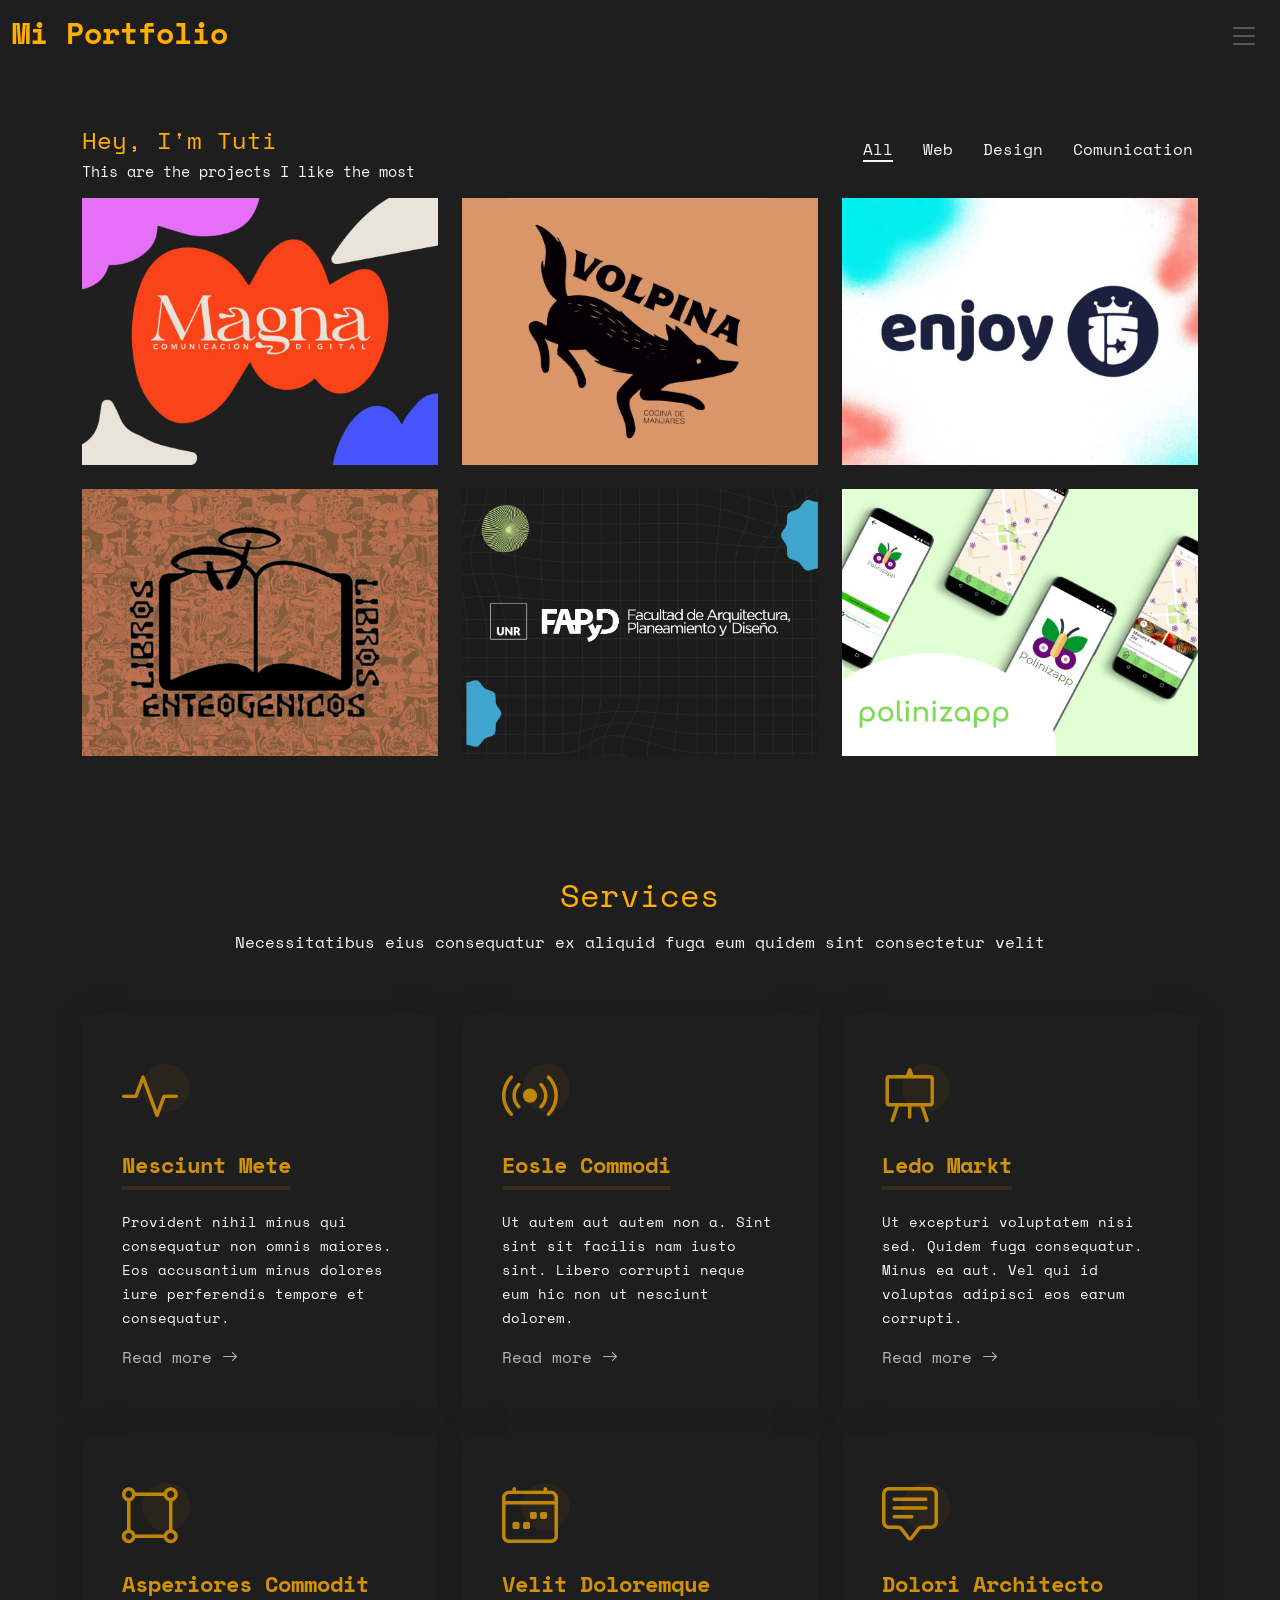
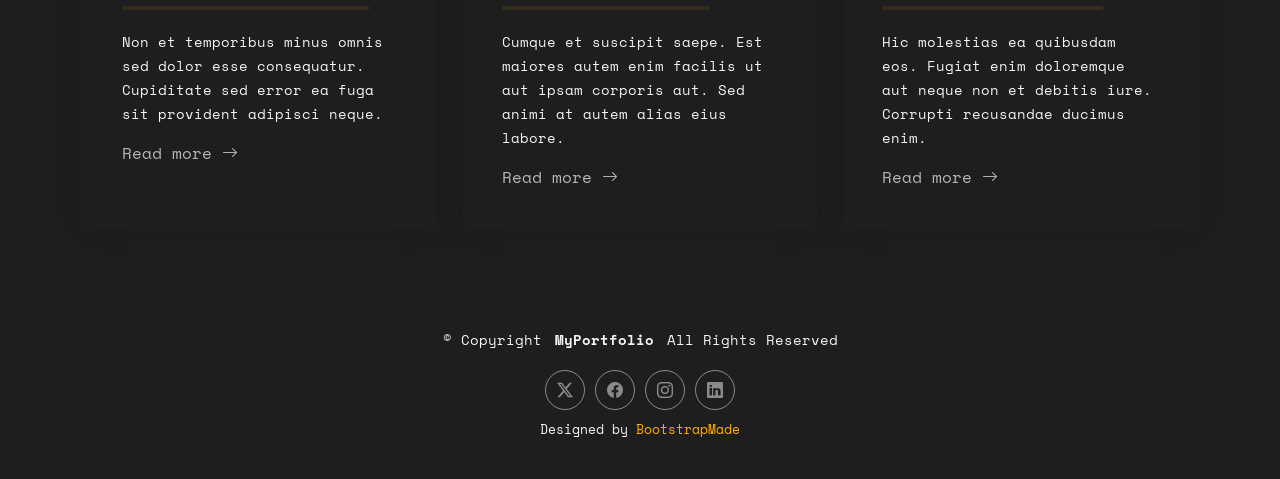
==== commit 0ace1f15: "jdjd" ====
--- a/index.html
+++ b/index.html
@@ -44,7 +44,7 @@
       <a href="index.html" class="logo d-flex align-items-center">
         <!-- Uncomment the line below if you also wish to use an image logo -->
         <!-- <img src="assets/img/logo.png" alt=""> -->
-        <h1 class="sitename">MyPortfolio</h1>
+        <h1 class="sitename">Mi Portfolio</h1>
       </a>
 
       <nav id="navmenu" class="navmenu">
@@ -89,16 +89,15 @@
 
           <div class="row align-items-center">
             <div class="col-lg-7 portfolio-info">
-              <h3>Hey, I'm Johan Stanworth</h3>
-              <p>Voluptatem sit minima et dignissimos earum fuga vel nulla quidem aut quam</p>
+              <h3>Hey, I'm Tuti</h3>
+              <p>This are the projects I like the most</p>
             </div>
             <div class="col-lg-5 text-center text-lg-end">
               <ul class="portfolio-filters isotope-filters" data-aos="fade-up" data-aos-delay="100">
                 <li data-filter="*" class="filter-active">All</li>
                 <li data-filter=".filter-web">Web</li>
-                <li data-filter=".filter-product">Design</li>
-                <li data-filter=".filter-branding">Branding</li>
-                <li data-filter=".filter-books">Books</li>
+                <li data-filter=".filter-design">Design</li>
+                <li data-filter=".filter-comunication">Comunication</li>
               </ul><!-- End Portfolio Filters -->
             </div>
           </div>
@@ -107,110 +106,41 @@
 
             <div class="col-lg-4 col-md-6 portfolio-item isotope-item filter-web" style="position: absolute; left: 0px; top: 0px;">
               <div class="portfolio-content h-100">
-                <img src="assets/img/portfolio/app-1.jpg" class="img-fluid" alt="">
+                <img src="assets/img/portfolio/magna.jpg" class="img-fluid" alt="">
                 <div class="portfolio-info">
                   <h4>Web Design</h4>
                   <p>Somos Magna</p>
                   <div>
-                    <a href="assets/img/portfolio/app-1.jpg" title="App 1" data-gallery="portfolio-gallery-app" class="glightbox preview-link"><i class="bi bi-zoom-in"></i></a>
-                    <a href="portfolio-details.html" title="More Details" class="details-link"><i class="bi bi-link-45deg"></i></a>
-                  </div>
-                </div>
-              </div>
-            </div><!-- End Portfolio Item -->
-
-            <!-- <div class="col-lg-4 col-md-6 portfolio-item isotope-item filter-product" style="position: absolute; left: 440px; top: 0px;">
-              <div class="portfolio-content h-100">
-                <img src="assets/img/portfolio/product-1.jpg" class="img-fluid" alt="">
-                <div class="portfolio-info">
-                  <h4>Product 1</h4>
-                  <p>Lorem ipsum</p>
-                  <div>
-                    <a href="assets/img/portfolio/product-1.jpg" title="Product 1" data-gallery="portfolio-gallery-product" class="glightbox preview-link"><i class="bi bi-zoom-in"></i></a>
-                    <a href="portfolio-details.html" title="More Details" class="details-link"><i class="bi bi-link-45deg"></i></a>
-                  </div>
-                </div>
-              </div>
-            </div>End Portfolio Item -->
-
-            <!-- <div class="col-lg-4 col-md-6 portfolio-item isotope-item filter-branding" style="position: absolute; left: 880px; top: 0px;">
-              <div class="portfolio-content h-100">
-                <img src="assets/img/portfolio/branding-1.jpg" class="img-fluid" alt="">
-                <div class="portfolio-info">
-                  <h4>Branding 1</h4>
-                  <p>Lorem ipsum</p>
-                  <div>
-                    <a href="assets/img/portfolio/branding-1.jpg" title="Branding 1" data-gallery="portfolio-gallery-branding" class="glightbox preview-link"><i class="bi bi-zoom-in"></i></a>
-                    <a href="portfolio-details.html" title="More Details" class="details-link"><i class="bi bi-link-45deg"></i></a>
-                  </div>
-                </div>
-              </div>
-            </div>End Portfolio Item -->
-
-            <div class="col-lg-4 col-md-6 portfolio-item isotope-item filter-books" style="position: absolute; left: 0px; top: 336px;">
-              <div class="portfolio-content h-100">
-                <img src="assets/img/portfolio/books-1.jpg" class="img-fluid" alt="">
-                <div class="portfolio-info">
-                  <h4>Books 1</h4>
-                  <p>Lorem ipsum</p>
-                  <div>
-                    <a href="assets/img/portfolio/books-1.jpg" title="Branding 1" data-gallery="portfolio-gallery-book" class="glightbox preview-link"><i class="bi bi-zoom-in"></i></a>
-                    <a href="portfolio-details.html" title="More Details" class="details-link"><i class="bi bi-link-45deg"></i></a>
-                  </div>
-                </div>
-              </div>
-            </div><!-- End Portfolio Item -->
-
-            <div class="col-lg-4 col-md-6 portfolio-item isotope-item filter-app" style="position: absolute; left: 440px; top: 336px;">
-              <div class="portfolio-content h-100">
-                <img src="assets/img/portfolio/app-2.jpg" class="img-fluid" alt="">
-                <div class="portfolio-info">
-                  <h4>App 2</h4>
-                  <p>Lorem ipsum</p>
-                  <div>
-                    <a href="assets/img/portfolio/app-2.jpg" title="App 2" data-gallery="portfolio-gallery-app" class="glightbox preview-link"><i class="bi bi-zoom-in"></i></a>
-                    <a href="portfolio-details.html" title="More Details" class="details-link"><i class="bi bi-link-45deg"></i></a>
-                  </div>
-                </div>
-              </div>
-            </div><!-- End Portfolio Item -->
-
-            <!-- <div class="col-lg-4 col-md-6 portfolio-item isotope-item filter-product" style="position: absolute; left: 880px; top: 336px;">
-              <div class="portfolio-content h-100">
-                <img src="assets/img/portfolio/product-2.jpg" class="img-fluid" alt="">
-                <div class="portfolio-info">
-                  <h4>Product 2</h4>
-                  <p>Lorem ipsum</p>
-                  <div>
-                    <a href="assets/img/portfolio/product-2.jpg" title="Product 2" data-gallery="portfolio-gallery-product" class="glightbox preview-link"><i class="bi bi-zoom-in"></i></a>
-                    <a href="portfolio-details.html" title="More Details" class="details-link"><i class="bi bi-link-45deg"></i></a>
-                  </div>
-                </div>
-              </div>
-            </div>End Portfolio Item -->
-
-            <!-- <div class="col-lg-4 col-md-6 portfolio-item isotope-item filter-branding" style="position: absolute; left: 0px; top: 672px;">
-              <div class="portfolio-content h-100">
-                <img src="assets/img/portfolio/branding-2.jpg" class="img-fluid" alt="">
-                <div class="portfolio-info">
-                  <h4>Branding 2</h4>
-                  <p>Lorem ipsum</p>
-                  <div>
-                    <a href="assets/img/portfolio/branding-2.jpg" title="Branding 2" data-gallery="portfolio-gallery-branding" class="glightbox preview-link"><i class="bi bi-zoom-in"></i></a>
-                    <a href="portfolio-details.html" title="More Details" class="details-link"><i class="bi bi-link-45deg"></i></a>
-                  </div>
-                </div>
-              </div>
-            </div>End Portfolio Item -->
-
-            <div class="col-lg-4 col-md-6 portfolio-item isotope-item filter-books" style="position: absolute; left: 440px; top: 672px;">
-              <div class="portfolio-content h-100">
-                <img src="assets/img/portfolio/books-2.jpg" class="img-fluid" alt="">
-                <div class="portfolio-info">
-                  <h4>Books 2</h4>
-                  <p>Lorem ipsum</p>
-                  <div>
-                    <a href="assets/img/portfolio/books-2.jpg" title="Branding 2" data-gallery="portfolio-gallery-book" class="glightbox preview-link"><i class="bi bi-zoom-in"></i></a>
+                    <a href="assets/img/portfolio/magna.jpg" title="App 1" data-gallery="portfolio-gallery-app" class="glightbox preview-link"><i class="bi bi-zoom-in"></i></a>
+                    <a href="portfolio-details.html" title="More Details" class="details-link"><i class="bi bi-link-45deg"></i></a>
+                  </div>
+                </div>
+              </div>
+            </div><!-- End Portfolio Item -->
+
+
+            <div class="col-lg-4 col-md-6 portfolio-item isotope-item filter-design" style="position: absolute; left: 0px; top: 336px;">
+              <div class="portfolio-content h-100">
+                <img src="assets/img/portfolio/volpina.jpg" class="img-fluid" alt="">
+                <div class="portfolio-info">
+                  <h4>Social Network Design</h4>
+                  <p>Volpina Manjares</p>
+                  <div>
+                    <a href="assets/img/portfolio/volpina.jpg" title="Branding 1" data-gallery="portfolio-gallery-book" class="glightbox preview-link"><i class="bi bi-zoom-in"></i></a>
+                    <a href="portfolio-details.html" title="More Details" class="details-link"><i class="bi bi-link-45deg"></i></a>
+                  </div>
+                </div>
+              </div>
+            </div><!-- End Portfolio Item -->
+
+            <div class="col-lg-4 col-md-6 portfolio-item isotope-item filter-web" style="position: absolute; left: 440px; top: 336px;">
+              <div class="portfolio-content h-100">
+                <img src="assets/img/portfolio/enjoy.jpg" class="img-fluid" alt="">
+                <div class="portfolio-info">
+                  <h4>Web Design & Administration</h4>
+                  <p>Enjoy 15</p>
+                  <div>
+                    <a href="assets/img/portfolio/enjoy.jpg" title="App 2" data-gallery="portfolio-gallery-app" class="glightbox preview-link"><i class="bi bi-zoom-in"></i></a>
                     <a href="portfolio-details.html" title="More Details" class="details-link"><i class="bi bi-link-45deg"></i></a>
                   </div>
                 </div>
@@ -219,59 +149,46 @@
 
             <div class="col-lg-4 col-md-6 portfolio-item isotope-item filter-app" style="position: absolute; left: 880px; top: 672px;">
               <div class="portfolio-content h-100">
-                <img src="assets/img/portfolio/app-3.jpg" class="img-fluid" alt="">
-                <div class="portfolio-info">
-                  <h4>App 3</h4>
-                  <p>Lorem ipsum</p>
-                  <div>
-                    <a href="assets/img/portfolio/app-3.jpg" title="App 3" data-gallery="portfolio-gallery-app" class="glightbox preview-link"><i class="bi bi-zoom-in"></i></a>
-                    <a href="portfolio-details.html" title="More Details" class="details-link"><i class="bi bi-link-45deg"></i></a>
-                  </div>
-                </div>
-              </div>
-            </div><!-- End Portfolio Item -->
-
-            <!-- <div class="col-lg-4 col-md-6 portfolio-item isotope-item filter-product" style="position: absolute; left: 0px; top: 1008px;">
-              <div class="portfolio-content h-100">
-                <img src="assets/img/portfolio/product-3.jpg" class="img-fluid" alt="">
-                <div class="portfolio-info">
-                  <h4>Product 3</h4>
-                  <p>Lorem ipsum</p>
-                  <div>
-                    <a href="assets/img/portfolio/product-3.jpg" title="Product 3" data-gallery="portfolio-gallery-product" class="glightbox preview-link"><i class="bi bi-zoom-in"></i></a>
-                    <a href="portfolio-details.html" title="More Details" class="details-link"><i class="bi bi-link-45deg"></i></a>
-                  </div>
-                </div>
-              </div>
-            </div>End Portfolio Item -->
-
-            <!-- <div class="col-lg-4 col-md-6 portfolio-item isotope-item filter-branding" style="position: absolute; left: 440px; top: 1008px;">
-              <div class="portfolio-content h-100">
-                <img src="assets/img/portfolio/branding-3.jpg" class="img-fluid" alt="">
-                <div class="portfolio-info">
-                  <h4>Branding 3</h4>
-                  <p>Lorem ipsum</p>
-                  <div>
-                    <a href="assets/img/portfolio/branding-3.jpg" title="Branding 2" data-gallery="portfolio-gallery-branding" class="glightbox preview-link"><i class="bi bi-zoom-in"></i></a>
-                    <a href="portfolio-details.html" title="More Details" class="details-link"><i class="bi bi-link-45deg"></i></a>
-                  </div>
-                </div>
-              </div>
-            </div>End Portfolio Item -->
-
-            <!-- <div class="col-lg-4 col-md-6 portfolio-item isotope-item filter-books" style="position: absolute; left: 880px; top: 1008px;">
-              <div class="portfolio-content h-100">
-                <img src="assets/img/portfolio/books-3.jpg" class="img-fluid" alt="">
-                <div class="portfolio-info">
-                  <h4>Books 3</h4>
-                  <p>Lorem ipsum</p>
-                  <div>
-                    <a href="assets/img/portfolio/books-3.jpg" title="Branding 3" data-gallery="portfolio-gallery-book" class="glightbox preview-link"><i class="bi bi-zoom-in"></i></a>
-                    <a href="portfolio-details.html" title="More Details" class="details-link"><i class="bi bi-link-45deg"></i></a>
-                  </div>
-                </div>
-              </div>
-            </div>End Portfolio Item -->
+                <img src="assets/img/portfolio/enteo.jpg" class="img-fluid" alt="">
+                <div class="portfolio-info">
+                  <h4>Design & Web Design</h4>
+                  <p>Libros Enteogénicos</p>
+                  <div>
+                    <a href="assets/img/portfolio/enteo.jpg" title="App 3" data-gallery="portfolio-gallery-app" class="glightbox preview-link"><i class="bi bi-zoom-in"></i></a>
+                    <a href="portfolio-details.html" title="More Details" class="details-link"><i class="bi bi-link-45deg"></i></a>
+                  </div>
+                </div>
+              </div>
+            </div><!-- End Portfolio Item -->
+
+            <div class="col-lg-4 col-md-6 portfolio-item isotope-item filter-design" style="position: absolute; left: 440px; top: 672px;">
+              <div class="portfolio-content h-100">
+                <img src="assets/img/portfolio/fapyd.png" class="img-fluid" alt="">
+                <div class="portfolio-info">
+                  <h4>Web Design & Comunication & Web Administration</h4>
+                  <p>Polinizapp</p>
+                  <div>
+                    <a href="assets/img/portfolio/fapyd.png" title="Branding 2" data-gallery="portfolio-gallery-book" class="glightbox preview-link"><i class="bi bi-zoom-in"></i></a>
+                    <a href="portfolio-details.html" title="More Details" class="details-link"><i class="bi bi-link-45deg"></i></a>
+                  </div>
+                </div>
+              </div>
+            </div><!-- End Portfolio Item -->
+
+            <div class="col-lg-4 col-md-6 portfolio-item isotope-item filter-design" style="position: absolute; left: 440px; top: 672px;">
+              <div class="portfolio-content h-100">
+                <img src="assets/img/portfolio/polinizapp.jpg" class="img-fluid" alt="">
+                <div class="portfolio-info">
+                  <h4>Design</h4>
+                  <p>Polinizapp</p>
+                  <div>
+                    <a href="assets/img/portfolio/polinizapp.jpg" title="Branding 2" data-gallery="portfolio-gallery-book" class="glightbox preview-link"><i class="bi bi-zoom-in"></i></a>
+                    <a href="portfolio-details.html" title="More Details" class="details-link"><i class="bi bi-link-45deg"></i></a>
+                  </div>
+                </div>
+              </div>
+            </div><!-- End Portfolio Item -->
+
 
           </div><!-- End Portfolio Container -->
 
@@ -281,67 +198,6 @@
 
     </section><!-- /Portfolio Section -->
 
-    <!-- Clients Section -->
-    <section id="clients" class="clients section light-background">
-
-      <!-- Section Title -->
-      <div class="container section-title" data-aos="fade-up">
-        <h2>My Clients</h2>
-        <p>Necessitatibus eius consequatur ex aliquid fuga eum quidem sint consectetur velit</p>
-      </div><!-- End Section Title -->
-
-      <div class="container" data-aos="fade-up" data-aos-delay="100">
-
-        <div class="swiper init-swiper">
-          <script type="application/json" class="swiper-config">
-            {
-              "loop": true,
-              "speed": 600,
-              "autoplay": {
-                "delay": 5000
-              },
-              "slidesPerView": "auto",
-              "pagination": {
-                "el": ".swiper-pagination",
-                "type": "bullets",
-                "clickable": true
-              },
-              "breakpoints": {
-                "320": {
-                  "slidesPerView": 2,
-                  "spaceBetween": 40
-                },
-                "480": {
-                  "slidesPerView": 3,
-                  "spaceBetween": 60
-                },
-                "640": {
-                  "slidesPerView": 4,
-                  "spaceBetween": 80
-                },
-                "992": {
-                  "slidesPerView": 6,
-                  "spaceBetween": 120
-                }
-              }
-            }
-          </script>
-          <div class="swiper-wrapper align-items-center">
-            <div class="swiper-slide"><img src="assets/img/clients/client-1.png" class="img-fluid" alt=""></div>
-            <div class="swiper-slide"><img src="assets/img/clients/client-2.png" class="img-fluid" alt=""></div>
-            <div class="swiper-slide"><img src="assets/img/clients/client-3.png" class="img-fluid" alt=""></div>
-            <div class="swiper-slide"><img src="assets/img/clients/client-4.png" class="img-fluid" alt=""></div>
-            <div class="swiper-slide"><img src="assets/img/clients/client-5.png" class="img-fluid" alt=""></div>
-            <div class="swiper-slide"><img src="assets/img/clients/client-6.png" class="img-fluid" alt=""></div>
-            <div class="swiper-slide"><img src="assets/img/clients/client-7.png" class="img-fluid" alt=""></div>
-            <div class="swiper-slide"><img src="assets/img/clients/client-8.png" class="img-fluid" alt=""></div>
-          </div>
-          <div class="swiper-pagination"></div>
-        </div>
-
-      </div>
-
-    </section><!-- /Clients Section -->
 
     <!-- Services Section -->
     <section id="services" class="services section">
@@ -428,126 +284,10 @@
 
     </section><!-- /Services Section -->
 
-    <!-- Testimonials Section -->
-    <section id="testimonials" class="testimonials section">
-
-      <!-- Section Title -->
-      <div class="container section-title" data-aos="fade-up">
-        <h2>Testimonials</h2>
-        <p>Necessitatibus eius consequatur ex aliquid fuga eum quidem sint consectetur velit</p>
-      </div><!-- End Section Title -->
-
-      <div class="container" data-aos="fade-up" data-aos-delay="100">
-
-        <div class="swiper init-swiper">
-          <script type="application/json" class="swiper-config">
-            {
-              "loop": true,
-              "speed": 600,
-              "autoplay": {
-                "delay": 5000
-              },
-              "slidesPerView": "auto",
-              "pagination": {
-                "el": ".swiper-pagination",
-                "type": "bullets",
-                "clickable": true
-              }
-            }
-          </script>
-          <div class="swiper-wrapper">
-
-            <div class="swiper-slide">
-              <div class="testimonial-item">
-                <img src="assets/img/testimonials/testimonials-1.jpg" class="testimonial-img" alt="">
-                <h3>Saul Goodman</h3>
-                <h4>Ceo &amp; Founder</h4>
-                <div class="stars">
-                  <i class="bi bi-star-fill"></i><i class="bi bi-star-fill"></i><i class="bi bi-star-fill"></i><i class="bi bi-star-fill"></i><i class="bi bi-star-fill"></i>
-                </div>
-                <p>
-                  <i class="bi bi-quote quote-icon-left"></i>
-                  <span>Proin iaculis purus consequat sem cure digni ssim donec porttitora entum suscipit rhoncus. Accusantium quam, ultricies eget id, aliquam eget nibh et. Maecen aliquam, risus at semper.</span>
-                  <i class="bi bi-quote quote-icon-right"></i>
-                </p>
-              </div>
-            </div><!-- End testimonial item -->
-
-            <div class="swiper-slide">
-              <div class="testimonial-item">
-                <img src="assets/img/testimonials/testimonials-2.jpg" class="testimonial-img" alt="">
-                <h3>Sara Wilsson</h3>
-                <h4>Designer</h4>
-                <div class="stars">
-                  <i class="bi bi-star-fill"></i><i class="bi bi-star-fill"></i><i class="bi bi-star-fill"></i><i class="bi bi-star-fill"></i><i class="bi bi-star-fill"></i>
-                </div>
-                <p>
-                  <i class="bi bi-quote quote-icon-left"></i>
-                  <span>Export tempor illum tamen malis malis eram quae irure esse labore quem cillum quid cillum eram malis quorum velit fore eram velit sunt aliqua noster fugiat irure amet legam anim culpa.</span>
-                  <i class="bi bi-quote quote-icon-right"></i>
-                </p>
-              </div>
-            </div><!-- End testimonial item -->
-
-            <div class="swiper-slide">
-              <div class="testimonial-item">
-                <img src="assets/img/testimonials/testimonials-3.jpg" class="testimonial-img" alt="">
-                <h3>Jena Karlis</h3>
-                <h4>Store Owner</h4>
-                <div class="stars">
-                  <i class="bi bi-star-fill"></i><i class="bi bi-star-fill"></i><i class="bi bi-star-fill"></i><i class="bi bi-star-fill"></i><i class="bi bi-star-fill"></i>
-                </div>
-                <p>
-                  <i class="bi bi-quote quote-icon-left"></i>
-                  <span>Enim nisi quem export duis labore cillum quae magna enim sint quorum nulla quem veniam duis minim tempor labore quem eram duis noster aute amet eram fore quis sint minim.</span>
-                  <i class="bi bi-quote quote-icon-right"></i>
-                </p>
-              </div>
-            </div><!-- End testimonial item -->
-
-            <div class="swiper-slide">
-              <div class="testimonial-item">
-                <img src="assets/img/testimonials/testimonials-4.jpg" class="testimonial-img" alt="">
-                <h3>Matt Brandon</h3>
-                <h4>Freelancer</h4>
-                <div class="stars">
-                  <i class="bi bi-star-fill"></i><i class="bi bi-star-fill"></i><i class="bi bi-star-fill"></i><i class="bi bi-star-fill"></i><i class="bi bi-star-fill"></i>
-                </div>
-                <p>
-                  <i class="bi bi-quote quote-icon-left"></i>
-                  <span>Fugiat enim eram quae cillum dolore dolor amet nulla culpa multos export minim fugiat minim velit minim dolor enim duis veniam ipsum anim magna sunt elit fore quem dolore labore illum veniam.</span>
-                  <i class="bi bi-quote quote-icon-right"></i>
-                </p>
-              </div>
-            </div><!-- End testimonial item -->
-
-            <div class="swiper-slide">
-              <div class="testimonial-item">
-                <img src="assets/img/testimonials/testimonials-5.jpg" class="testimonial-img" alt="">
-                <h3>John Larson</h3>
-                <h4>Entrepreneur</h4>
-                <div class="stars">
-                  <i class="bi bi-star-fill"></i><i class="bi bi-star-fill"></i><i class="bi bi-star-fill"></i><i class="bi bi-star-fill"></i><i class="bi bi-star-fill"></i>
-                </div>
-                <p>
-                  <i class="bi bi-quote quote-icon-left"></i>
-                  <span>Quis quorum aliqua sint quem legam fore sunt eram irure aliqua veniam tempor noster veniam enim culpa labore duis sunt culpa nulla illum cillum fugiat legam esse veniam culpa fore nisi cillum quid.</span>
-                  <i class="bi bi-quote quote-icon-right"></i>
-                </p>
-              </div>
-            </div><!-- End testimonial item -->
-
-          </div>
-          <div class="swiper-pagination"></div>
-        </div>
-
-      </div>
-
-    </section><!-- /Testimonials Section -->
 
   </main>
 
-  <footer id="footer" class="footer light-background">
+  <footer id="footer" class="footer">
 
     <div class="container">
       <div class="copyright text-center ">
